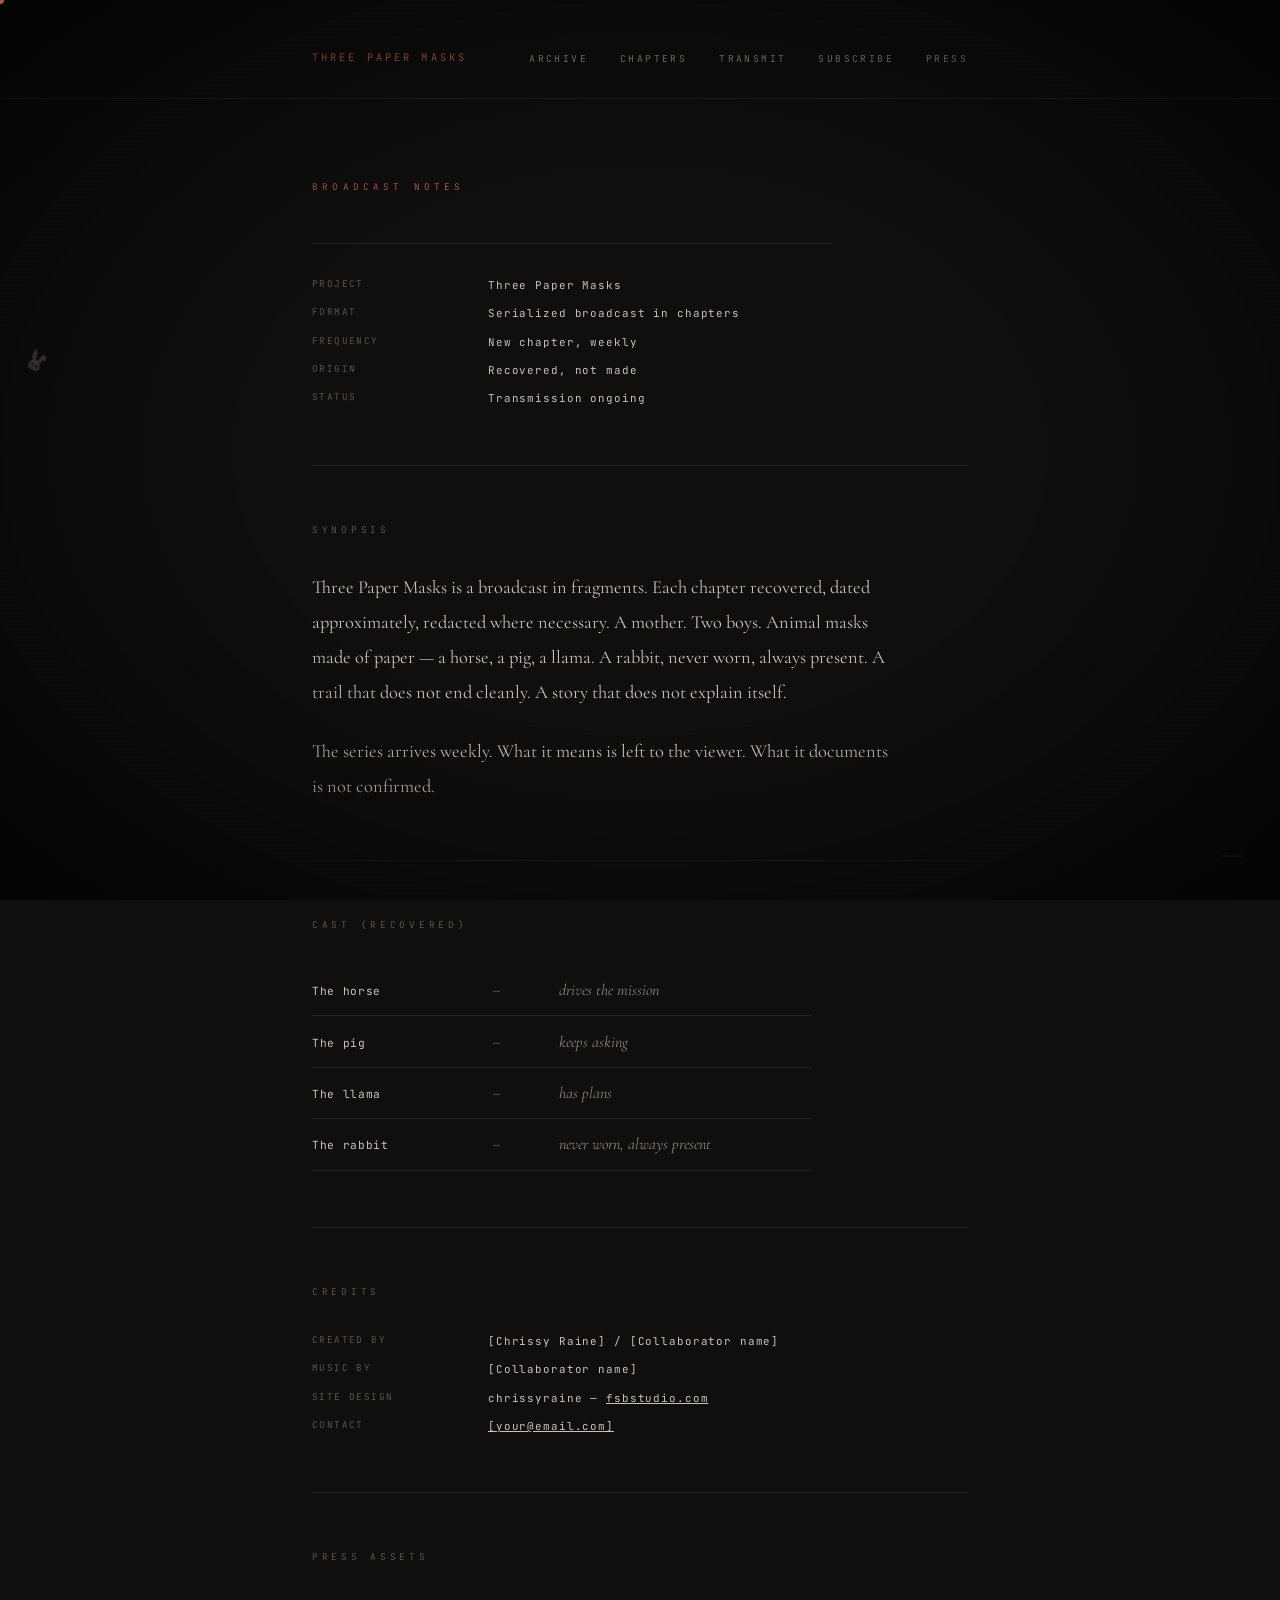
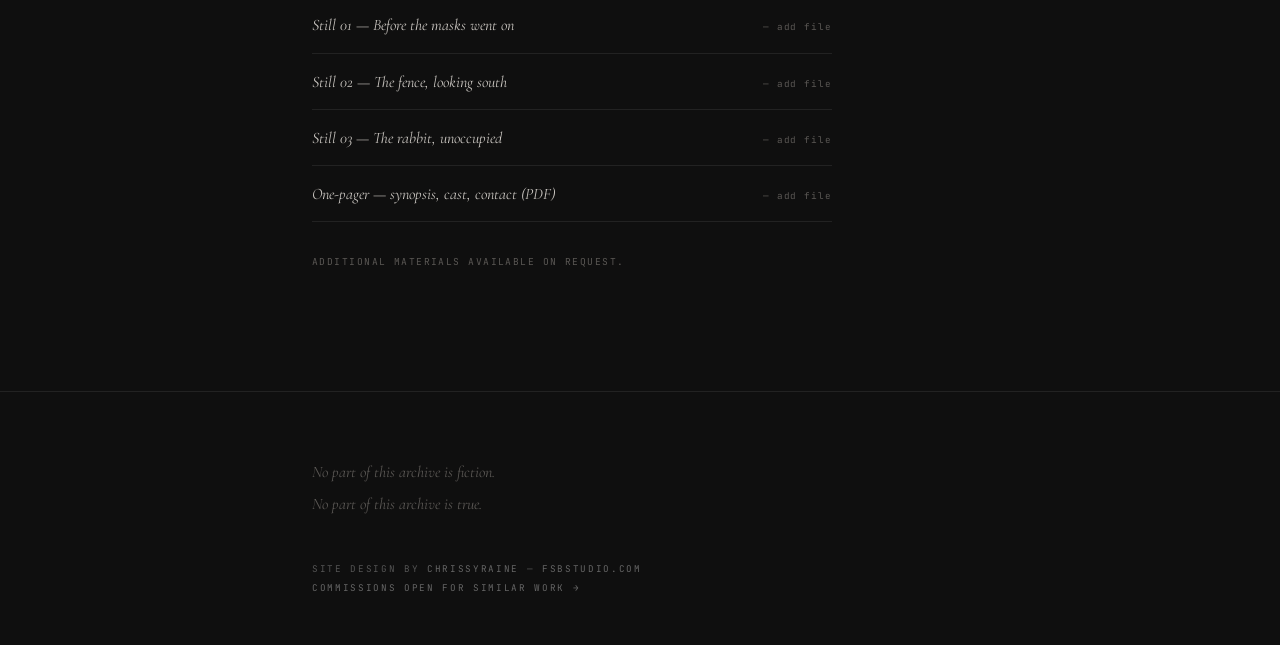
==== broadcast-notes.html @ 508e4ab4 "Initial commit — Three Paper Masks" ====
<!DOCTYPE html>
<html lang="en">
<head>
  <meta charset="UTF-8" />
  <meta name="viewport" content="width=device-width, initial-scale=1.0" />
  <title>Broadcast Notes | Three Paper Masks</title>
  <meta name="description" content="Press materials and broadcast notes for Three Paper Masks — a serialized mood-mystery in chapters." />

  <meta property="og:title" content="Broadcast Notes | Three Paper Masks" />
  <meta property="og:description" content="Press materials and broadcast notes for Three Paper Masks." />
  <meta property="og:image" content="/assets/images/og-image.jpg" />
  <meta property="og:url" content="https://threepapermasks.com/broadcast-notes.html" />
  <meta property="og:type" content="website" />

  <meta name="twitter:card" content="summary_large_image" />
  <meta name="twitter:title" content="Broadcast Notes | Three Paper Masks" />
  <meta name="twitter:image" content="/assets/images/og-image.jpg" />

  <link rel="canonical" href="https://threepapermasks.com/broadcast-notes.html" />
  <!-- Vercel Analytics — enable in Vercel Dashboard → Analytics tab, no code needed -->

  <!-- MailerLite Universal -->
  <script>
    (function(w,d,e,u,f,l,n){w[f]=w[f]||function(){(w[f].q=w[f].q||[])
    .push(arguments);},l=d.createElement(e),l.async=1,l.src=u,
    n=d.getElementsByTagName(e)[0],n.parentNode.insertBefore(l,n);})
    (window,document,'script','https://assets.mailerlite.com/js/universal.js','ml');
    ml('account', '2173538');
  </script>

  <link rel="stylesheet" href="/styles/main.css" />
</head>
<body>

  <div class="scanlines" aria-hidden="true"></div>

  <!-- Easter egg rabbit — tucked near the EPK header, top-left -->
  <img
    src="/assets/images/rabbit-mask.png"
    alt=""
    aria-hidden="true"
    class="rabbit-mask"
    style="position:fixed; top:40%; left:1.5rem; z-index:200; transform:translateY(-50%);"
  />

  <!-- NAV -->
  <nav aria-label="Site navigation">
    <div class="container">
      <div class="nav-inner">
        <a href="/" class="nav-wordmark">Three Paper Masks</a>
        <ul class="nav-links">
          <li><a href="/#about">Archive</a></li>
          <li><a href="/#chapters">Chapters</a></li>
          <li><a href="/#transmit">Transmit</a></li>
          <li><a href="/#subscribe">Subscribe</a></li>
          <li><a href="/broadcast-notes.html">Press</a></li>
        </ul>
      </div>
    </div>
  </nav>

  <main>
    <div class="container">

      <!-- EPK Header / meta block -->
      <header class="epk-header">
        <span class="epk-label">Broadcast Notes</span>

        <div class="epk-meta-grid">
          <span class="epk-meta-key">Project</span>
          <span class="epk-meta-val">Three Paper Masks</span>

          <span class="epk-meta-key">Format</span>
          <span class="epk-meta-val">Serialized broadcast in chapters</span>

          <span class="epk-meta-key">Frequency</span>
          <span class="epk-meta-val">New chapter, weekly</span>

          <span class="epk-meta-key">Origin</span>
          <span class="epk-meta-val">Recovered, not made</span>

          <span class="epk-meta-key">Status</span>
          <span class="epk-meta-val">Transmission ongoing</span>
        </div>
      </header>

      <!-- Synopsis -->
      <section class="epk-section" aria-labelledby="epk-synopsis">
        <span class="epk-section-title" id="epk-synopsis">Synopsis</span>
        <p class="epk-body">
          Three Paper Masks is a broadcast in fragments. Each chapter recovered,
          dated approximately, redacted where necessary. A mother. Two boys. Animal masks
          made of paper — a horse, a pig, a llama. A rabbit, never worn, always present.
          A trail that does not end cleanly. A story that does not explain itself.
        </p>
        <p class="epk-body" style="margin-top:1.5rem;">
          The series arrives weekly. What it means is left to the viewer.
          What it documents is not confirmed.
        </p>
      </section>

      <!-- Cast -->
      <section class="epk-section" aria-labelledby="epk-cast">
        <span class="epk-section-title" id="epk-cast">Cast (recovered)</span>
        <table class="epk-cast-table" aria-label="Cast list">
          <tbody>
            <tr>
              <td>The horse</td>
              <td class="cast-dash">—</td>
              <td class="cast-role">drives the mission</td>
            </tr>
            <tr>
              <td>The pig</td>
              <td class="cast-dash">—</td>
              <td class="cast-role">keeps asking</td>
            </tr>
            <tr>
              <td>The llama</td>
              <td class="cast-dash">—</td>
              <td class="cast-role">has plans</td>
            </tr>
            <tr>
              <td>The rabbit</td>
              <td class="cast-dash">—</td>
              <td class="cast-role">never worn, always present</td>
            </tr>
          </tbody>
        </table>
      </section>

      <!-- Credits -->
      <section class="epk-section" aria-labelledby="epk-credits">
        <span class="epk-section-title" id="epk-credits">Credits</span>
        <div class="epk-credits-grid">
          <span class="epk-credits-key">Created by</span>
          <span class="epk-credits-val">[Chrissy Raine] / [Collaborator name]</span>

          <span class="epk-credits-key">Music by</span>
          <span class="epk-credits-val">[Collaborator name]</span>

          <span class="epk-credits-key">Site design</span>
          <span class="epk-credits-val">chrissyraine — <a href="https://fsbstudio.com" target="_blank" rel="noopener" style="color:inherit;">fsbstudio.com</a></span>

          <span class="epk-credits-key">Contact</span>
          <span class="epk-credits-val"><a href="mailto:[your@email.com]" style="color:inherit;">[your@email.com]</a></span>
        </div>
      </section>

      <!-- Press assets -->
      <section class="epk-section" aria-labelledby="epk-assets">
        <span class="epk-section-title" id="epk-assets">Press Assets</span>
        <ul class="epk-asset-list" aria-label="Downloadable press assets">

          <li class="epk-asset-item">
            <span class="epk-asset-name">Still 01 — Before the masks went on</span>
            <span class="epk-asset-size">— add file</span>
          </li>

          <li class="epk-asset-item">
            <span class="epk-asset-name">Still 02 — The fence, looking south</span>
            <span class="epk-asset-size">— add file</span>
          </li>

          <li class="epk-asset-item">
            <span class="epk-asset-name">Still 03 — The rabbit, unoccupied</span>
            <span class="epk-asset-size">— add file</span>
          </li>

          <li class="epk-asset-item">
            <span class="epk-asset-name">One-pager — synopsis, cast, contact (PDF)</span>
            <span class="epk-asset-size">— add file</span>
          </li>

        </ul>
        <p style="margin-top:2rem; font-family:var(--mono); font-size:0.6rem; letter-spacing:0.15em; color:var(--text-mute); text-transform:uppercase;">
          Additional materials available on request.
        </p>
      </section>

    </div>
  </main>

  <!-- FOOTER -->
  <footer>
    <div class="container">
      <p class="footer-statement">
        No part of this archive is fiction.<br>
        No part of this archive is true.
      </p>
      <p class="footer-credit">
        Site design by <a href="https://fsbstudio.com" target="_blank" rel="noopener">chrissyraine</a> —
        <a href="https://fsbstudio.com" target="_blank" rel="noopener">fsbstudio.com</a><br>
        <a href="https://fsbstudio.com" target="_blank" rel="noopener">Commissions open for similar work →</a>
      </p>
    </div>
  </footer>

  <!-- Ambient audio -->
  <audio id="ambient" loop preload="auto" src="/assets/audio/transmission.mp3"></audio>

  <!-- Audio toggle -->
  <button id="audio-toggle" class="audio-toggle" aria-label="Unmute ambient audio">
    <svg class="icon-on" viewBox="0 0 22 22" xmlns="http://www.w3.org/2000/svg" aria-hidden="true">
      <polyline points="2,12 5,5 8,17 11,8 14,13 17,6 20,11"/>
    </svg>
    <svg class="icon-off" viewBox="0 0 22 22" xmlns="http://www.w3.org/2000/svg" aria-hidden="true">
      <line x1="2" y1="11" x2="20" y2="11"/>
    </svg>
  </button>

  <!-- Custom cursor -->
  <div class="cursor" aria-hidden="true"></div>

  <div class="rabbit-drift" aria-hidden="true">
    <img src="/assets/images/rabbit-mask.png" alt="" width="75" height="75">
  </div>

  <script src="/scripts/main.js"></script>
</body>
</html>
---- styles/main.css ----
/* ============================================================
   THREE PAPER MASKS — main.css
   ============================================================ */

/* ---------- Google Fonts ---------- */
@import url('https://fonts.googleapis.com/css2?family=Cormorant+Garamond:ital,wght@0,300;0,400;0,500;1,300;1,400&family=JetBrains+Mono:wght@300;400&display=swap');

/* ---------- Reset & base ---------- */
*, *::before, *::after { box-sizing: border-box; margin: 0; padding: 0; }

:root {
  --bg:        #0F0F0F;
  --accent:    #B8593E;
  --purple:    #3D3650;
  --text:      #C8C4BF;
  --text-dim:  #888581;
  --text-mute: #5a5754;
  --rule:      #222;
  --serif:     'Cormorant Garamond', Georgia, serif;
  --mono:      'JetBrains Mono', 'Courier New', monospace;
  --col-width: 720px;
  --ease:      cubic-bezier(0.4, 0, 0.2, 1);
}

html { scroll-behavior: smooth; }

body {
  background: var(--bg);
  color: var(--text);
  font-family: var(--serif);
  font-size: clamp(1.05rem, 2.5vw, 1.2rem);
  line-height: 1.75;
  min-height: 100vh;
  overflow-x: hidden;
}

/* ---------- Film grain overlay ---------- */
body::before {
  content: '';
  position: fixed;
  inset: 0;
  background-image: url('../assets/images/grain.png');
  background-size: 200px 200px;
  opacity: 0.06;
  pointer-events: none;
  z-index: 1000;
  animation: grain-shift 0.5s steps(1) infinite;
}

@keyframes grain-shift {
  0%   { background-position: 0 0; }
  20%  { background-position: -40px -20px; }
  40%  { background-position: 20px 40px; }
  60%  { background-position: -60px 10px; }
  80%  { background-position: 30px -30px; }
  100% { background-position: 0 0; }
}

/* ---------- Vignette ---------- */
body::after {
  content: '';
  position: fixed;
  inset: 0;
  background: radial-gradient(ellipse at center, transparent 45%, rgba(0,0,0,0.72) 100%);
  pointer-events: none;
  z-index: 999;
}

/* ---------- Scanlines ---------- */
.scanlines {
  position: fixed;
  inset: 0;
  background: repeating-linear-gradient(
    to bottom,
    transparent 0px,
    transparent 3px,
    rgba(0,0,0,0.04) 3px,
    rgba(0,0,0,0.04) 4px
  );
  pointer-events: none;
  z-index: 998;
}

/* ---------- CRT power-on ---------- */
#crt-overlay {
  position: fixed;
  inset: 0;
  background: var(--bg);
  z-index: 9999;
  display: flex;
  align-items: center;
  justify-content: center;
  transition: opacity 0.6s var(--ease);
}

#crt-overlay.hidden { opacity: 0; pointer-events: none; }

#crt-line {
  width: 100vw;
  height: 2px;
  background: #fff;
  transform: scaleY(1);
  transform-origin: center;
  transition: transform 0.4s var(--ease);
}

#crt-line.expand { transform: scaleY(400); }

/* ---------- Layout ---------- */
.container {
  width: 100%;
  max-width: var(--col-width);
  margin: 0 auto;
  padding: 0 2rem;
}

/* ---------- Nav ---------- */
nav {
  padding: 2.5rem 0 1.5rem;
  border-bottom: 1px solid var(--rule);
}

.nav-inner {
  display: flex;
  align-items: center;
  justify-content: space-between;
  gap: 2rem;
}

.nav-wordmark {
  font-family: var(--mono);
  font-size: 0.65rem;
  letter-spacing: 0.3em;
  text-transform: uppercase;
  color: var(--accent);
  text-decoration: none;
}

.nav-links {
  display: flex;
  gap: 2rem;
  list-style: none;
}

.nav-links a {
  font-family: var(--mono);
  font-size: 0.6rem;
  letter-spacing: 0.25em;
  text-transform: uppercase;
  color: var(--text-dim);
  text-decoration: none;
  transition: color 0.5s var(--ease);
}

.nav-links a:hover { color: var(--text); }

/* ---------- Hero ---------- */
#hero {
  padding: 8rem 0 6rem;
  text-align: left;
}

#hero h1 {
  font-family: var(--serif);
  font-size: clamp(2.8rem, 7vw, 5rem);
  font-weight: 300;
  letter-spacing: 0.08em;
  line-height: 1.1;
  color: #e8e4df;
  margin-bottom: 2.5rem;
  /* Chromatic aberration */
  text-shadow:
    -1px 0 0 rgba(0, 200, 220, 0.18),
     1px 0 0 rgba(220, 60, 40, 0.18);
}

.hero-tagline {
  font-family: var(--serif);
  font-style: italic;
  font-size: 1.15rem;
  color: var(--text-dim);
  line-height: 2;
  max-width: 480px;
}

/* ---------- Section scaffold ---------- */
section {
  padding: 5rem 0;
  border-top: 1px solid var(--rule);
}

.section-label {
  font-family: var(--mono);
  font-size: 0.6rem;
  letter-spacing: 0.35em;
  text-transform: uppercase;
  color: var(--accent);
  margin-bottom: 2.5rem;
  display: block;
}

/* ---------- About ---------- */
#about p {
  font-size: 1.2rem;
  line-height: 1.85;
  color: var(--text);
  margin-bottom: 1.5rem;
  max-width: 600px;
}

#about p:last-child { margin-bottom: 0; }

/* ---------- Chapter index ---------- */
#chapters .chapter-list {
  list-style: none;
  border-top: 1px solid var(--rule);
}

.chapter-item {
  border-bottom: 1px solid var(--rule);
}

.chapter-link {
  display: flex;
  align-items: baseline;
  gap: 1.25rem;
  padding: 1.25rem 0;
  text-decoration: none;
  color: var(--text);
  transition: color 0.5s var(--ease);
}

.chapter-link:hover { color: var(--accent); }

.chapter-num {
  font-family: var(--mono);
  font-size: 0.65rem;
  letter-spacing: 0.2em;
  color: var(--text-mute);
  flex-shrink: 0;
  width: 2.5rem;
  transition: color 0.5s var(--ease);
}

.chapter-link:hover .chapter-num { color: var(--accent); }

.chapter-title {
  font-family: var(--serif);
  font-size: 1.1rem;
  font-style: italic;
}

.chapter-placeholder {
  font-family: var(--serif);
  font-style: italic;
  color: var(--text-mute);
}

/* ---------- Transmissions form (styles provided by client) ---------- */
.tpm-form {
  max-width: 520px;
  margin: 4rem auto;
  padding: 2rem;
  font-family: var(--serif);
  color: #d4d0cc;
}

.tpm-form-heading {
  font-family: var(--mono);
  font-size: 0.75rem;
  letter-spacing: 0.3em;
  text-transform: uppercase;
  color: var(--accent);
  margin-bottom: 1.5rem;
}

.tpm-form-intro {
  font-size: 1.15rem;
  line-height: 1.6;
  margin-bottom: 2.5rem;
  color: #a8a4a0;
}

.tpm-field { margin-bottom: 1.75rem; }

.tpm-field label {
  display: block;
  font-family: var(--mono);
  font-size: 0.7rem;
  letter-spacing: 0.2em;
  text-transform: uppercase;
  color: #888581;
  margin-bottom: 0.5rem;
}

.tpm-field input,
.tpm-field select,
.tpm-field textarea {
  width: 100%;
  background: transparent;
  border: none;
  border-bottom: 1px solid #333;
  padding: 0.5rem 0;
  font-family: var(--serif);
  font-size: 1.1rem;
  color: #d4d0cc;
  outline: none;
  transition: border-color 0.4s ease;
}

.tpm-field input:focus,
.tpm-field select:focus,
.tpm-field textarea:focus { border-bottom-color: var(--accent); }

.tpm-field input::placeholder,
.tpm-field textarea::placeholder { color: #5a5754; font-style: italic; }

.tpm-field select { appearance: none; -webkit-appearance: none; cursor: pointer; }
.tpm-field textarea { resize: vertical; }

.tpm-checkbox { display: flex; align-items: flex-start; gap: 0.75rem; }
.tpm-checkbox input[type="checkbox"] {
  width: auto;
  margin-top: 0.4rem;
  accent-color: var(--accent);
}
.tpm-checkbox label {
  text-transform: none;
  letter-spacing: normal;
  font-family: var(--serif);
  font-size: 0.95rem;
  color: #a8a4a0;
}

.tpm-submit {
  background: transparent;
  border: 1px solid var(--accent);
  color: var(--accent);
  font-family: var(--mono);
  font-size: 0.8rem;
  letter-spacing: 0.25em;
  text-transform: uppercase;
  padding: 1rem 2rem;
  cursor: pointer;
  margin-top: 1rem;
  transition: background 0.4s ease, color 0.4s ease;
}
.tpm-submit:hover { background: var(--accent); color: var(--bg); }

.tpm-confirm,
.tpm-error {
  margin-top: 2rem;
  font-family: var(--serif);
  font-style: italic;
  color: #a8a4a0;
}
.tpm-error { color: var(--accent); }

/* ---------- Subscribe ---------- */
#subscribe .subscribe-intro {
  font-size: 1.15rem;
  font-style: italic;
  color: var(--text-dim);
  margin-bottom: 2.5rem;
  line-height: 1.8;
}

.subscribe-form {
  display: flex;
  gap: 0;
  max-width: 440px;
  border-bottom: 1px solid #444;
}

.subscribe-form input[type="email"] {
  flex: 1;
  background: transparent;
  border: none;
  padding: 0.75rem 0;
  font-family: var(--serif);
  font-size: 1.1rem;
  color: var(--text);
  outline: none;
}

.subscribe-form input[type="email"]::placeholder {
  color: var(--text-mute);
  font-style: italic;
}

.subscribe-form button {
  background: transparent;
  border: none;
  font-family: var(--mono);
  font-size: 0.65rem;
  letter-spacing: 0.25em;
  text-transform: uppercase;
  color: var(--accent);
  cursor: pointer;
  padding: 0 0 0 1.5rem;
  transition: color 0.4s var(--ease);
}

.subscribe-form button:hover { color: var(--text); }

.subscribe-note {
  margin-top: 1rem;
  font-family: var(--mono);
  font-size: 0.6rem;
  letter-spacing: 0.15em;
  color: var(--text-mute);
  text-transform: uppercase;
}

.subscribe-success {
  font-style: italic;
  color: var(--text-dim);
  margin-top: 1rem;
}

/* ---------- Footer ---------- */
footer {
  padding: 4rem 0 3rem;
  border-top: 1px solid var(--rule);
  margin-top: 4rem;
}

.footer-statement {
  font-family: var(--serif);
  font-style: italic;
  font-size: 1rem;
  color: var(--text-mute);
  line-height: 2;
  margin-bottom: 2.5rem;
}

.footer-credit {
  font-family: var(--mono);
  font-size: 0.58rem;
  letter-spacing: 0.18em;
  text-transform: uppercase;
  color: #555;
  line-height: 2;
}

.footer-credit a {
  color: #666;
  text-decoration: none;
  transition: color 0.4s var(--ease);
}

.footer-credit a:hover { color: var(--text-dim); }

/* ---------- Rabbit mask easter egg ---------- */
.rabbit-mask {
  position: absolute;
  width: 24px;
  height: 24px;
  opacity: 0.25;
  pointer-events: none;
  transition: opacity 0.5s var(--ease);
}

.rabbit-mask:hover { opacity: 0.5; }

/* ---------- Chapter pages ---------- */
.chapter-header {
  padding: 5rem 0 3rem;
}

.chapter-num-display {
  font-family: var(--mono);
  font-size: clamp(2.5rem, 8vw, 4.5rem);
  font-weight: 300;
  color: #1e1e1e;
  letter-spacing: 0.05em;
  display: block;
  margin-bottom: 1rem;
  /* Chromatic aberration */
  text-shadow:
    -1px 0 0 rgba(0, 200, 220, 0.18),
     1px 0 0 rgba(220, 60, 40, 0.18);
}

.chapter-title-display {
  font-family: var(--serif);
  font-size: clamp(1.6rem, 4vw, 2.4rem);
  font-weight: 300;
  font-style: italic;
  color: var(--text);
  letter-spacing: 0.04em;
}

.chapter-video-wrap {
  width: 100%;
  aspect-ratio: 16 / 9;
  background: #0a0a0a;
  border: 1px solid var(--rule);
  margin: 3rem 0;
  position: relative;
  overflow: hidden;
}

.chapter-video-wrap video {
  width: 100%;
  height: 100%;
  display: block;
}

.chapter-caption {
  font-family: var(--serif);
  font-size: 1.25rem;
  line-height: 1.85;
  color: var(--text-dim);
  font-style: italic;
  max-width: 580px;
  margin: 0 auto 4rem;
}

.chapter-nav {
  display: flex;
  align-items: center;
  justify-content: space-between;
  padding: 2rem 0;
  border-top: 1px solid var(--rule);
  gap: 1rem;
}

.chapter-nav a {
  font-family: var(--mono);
  font-size: 0.65rem;
  letter-spacing: 0.2em;
  text-transform: uppercase;
  color: var(--text-dim);
  text-decoration: none;
  transition: color 0.4s var(--ease);
}

.chapter-nav a:hover { color: var(--accent); }

.chapter-nav .nav-center { text-align: center; }
.chapter-nav .nav-prev { text-align: left; }
.chapter-nav .nav-next { text-align: right; }

/* ---------- Utilities ---------- */
.visually-hidden {
  position: absolute;
  width: 1px;
  height: 1px;
  overflow: hidden;
  clip: rect(0,0,0,0);
  white-space: nowrap;
}

/* ---------- Responsive ---------- */
@media (max-width: 600px) {
  .container { padding: 0 1.25rem; }
  .nav-links { gap: 1.25rem; }
  .subscribe-form { flex-direction: column; border-bottom: none; }
  .subscribe-form input[type="email"] { border-bottom: 1px solid #444; }
  .subscribe-form button { padding: 0.75rem 0; border-bottom: 1px solid #333; }
  .chapter-nav { flex-direction: column; text-align: center; }
}

/* ============================================================
   UPGRADE PACK — hero video, audio, cursor, transitions, EPK
   ============================================================ */

/* ---------- Hero — video background override ---------- */
#hero {
  position: relative;
  overflow: hidden;
  min-height: 90vh;
  display: flex;
  flex-direction: column;
  justify-content: center;
  padding: 0;
  border-top: none;
}

.hero-video {
  position: absolute;
  inset: 0;
  width: 100%;
  height: 100%;
  object-fit: cover;
  z-index: 0;
  opacity: 0.42;
}

@media (max-width: 640px) {
  .hero-video { display: none; }
  #hero { min-height: 70vh; }
}

.hero-overlay {
  position: absolute;
  inset: 0;
  background:
    linear-gradient(to right,  rgba(15,15,15,0.94) 0%, rgba(15,15,15,0.68) 65%, rgba(15,15,15,0.32) 100%),
    linear-gradient(to bottom, rgba(15,15,15,0.55) 0%, transparent 25%, transparent 75%, rgba(15,15,15,0.75) 100%);
  z-index: 1;
}

.hero-content {
  position: relative;
  z-index: 2;
  padding-top: 8rem;
  padding-bottom: 6rem;
}

/* ---------- Audio: "Tap to begin" CTA ---------- */
.audio-cta {
  display: inline-block;
  margin-top: 3.5rem;
  background: transparent;
  border: none;
  font-family: var(--mono);
  font-size: 0.6rem;
  letter-spacing: 0.32em;
  text-transform: uppercase;
  color: var(--accent);
  cursor: pointer;
  padding: 0;
  transition: color 0.4s var(--ease);
  animation: cta-pulse 3.5s ease-in-out infinite;
}

.audio-cta:hover { color: var(--text-dim); animation: none; opacity: 1; }

.audio-cta.dismissed {
  opacity: 0 !important;
  pointer-events: none;
  animation: none;
  transition: opacity 0.7s var(--ease);
}

@keyframes cta-pulse {
  0%, 100% { opacity: 1; }
  50%       { opacity: 0.3; }
}

/* ---------- Audio toggle (fixed corner, all pages) ---------- */
.audio-toggle {
  position: fixed;
  bottom: 1.75rem;
  right: 2rem;
  width: 32px;
  height: 32px;
  background: transparent;
  border: none;
  cursor: pointer;
  padding: 4px;
  z-index: 500;
  opacity: 0.32;
  transition: opacity 0.4s var(--ease);
  display: flex;
  align-items: center;
  justify-content: center;
}

.audio-toggle:hover { opacity: 0.88; }

.audio-toggle svg {
  width: 22px;
  height: 22px;
  stroke: var(--accent);
  fill: none;
  stroke-width: 1.5;
  stroke-linecap: round;
  stroke-linejoin: round;
}

.audio-toggle .icon-on  { display: none; }
.audio-toggle .icon-off { display: block; }
.audio-toggle.on .icon-on  { display: block; }
.audio-toggle.on .icon-off { display: none; }

/* ---------- View Transitions — CRT channel change ---------- */
/* Supported: Chrome 126+, Edge 126+, Safari 18.2+, Firefox 130+ */
@view-transition { navigation: auto; }

::view-transition-old(root) {
  animation: crt-vt-collapse 0.22s ease-in forwards;
}

::view-transition-new(root) {
  animation: crt-vt-expand 0.28s ease-out 0.22s both;
}

@keyframes crt-vt-collapse {
  0%   { transform: scaleY(1);    opacity: 1; filter: brightness(1); }
  70%  {                                      filter: brightness(3); }
  100% { transform: scaleY(0.01); opacity: 0; filter: brightness(2); }
}

@keyframes crt-vt-expand {
  from { transform: scaleY(0.01); opacity: 0; filter: brightness(2); }
  to   { transform: scaleY(1);    opacity: 1; filter: brightness(1); }
}

/* ---------- Custom cursor (desktop only) ---------- */
@media (hover: hover) {
  * { cursor: none !important; }

  .cursor {
    position: fixed;
    top: 0;
    left: 0;
    width: 8px;
    height: 8px;
    border-radius: 50%;
    background: var(--accent);
    pointer-events: none;
    mix-blend-mode: difference;
    z-index: 99999;
    transform: translate(-50%, -50%);
    will-change: left, top;
    transition: width 0.22s var(--ease), height 0.22s var(--ease);
  }

  .cursor.hovering {
    width: 22px;
    height: 22px;
  }
}

/* ---------- Chapter index — hover caption fragments ---------- */
.chapter-hover-text {
  font-family: var(--serif);
  font-size: 0.82rem;
  font-style: italic;
  color: var(--text-mute);
  margin-left: auto;
  padding-left: 1rem;
  opacity: 0;
  max-width: 0;
  overflow: hidden;
  white-space: nowrap;
  transition: opacity 0.6s var(--ease), max-width 0.6s var(--ease);
}

.chapter-link:hover .chapter-hover-text {
  opacity: 1;
  max-width: 240px;
}

@media (max-width: 600px) {
  .chapter-hover-text { display: none; }
}

/* ---------- Broadcast Notes (EPK) page ---------- */
.epk-header {
  padding: 5rem 0 3.5rem;
}

.epk-label {
  font-family: var(--mono);
  font-size: 0.58rem;
  letter-spacing: 0.45em;
  text-transform: uppercase;
  color: var(--accent);
  display: block;
  margin-bottom: 3rem;
}

.epk-meta-grid {
  display: grid;
  grid-template-columns: 11rem 1fr;
  gap: 0.55rem 0;
  font-family: var(--mono);
  font-size: 0.68rem;
  letter-spacing: 0.08em;
  line-height: 1.8;
  max-width: 520px;
  border-top: 1px solid var(--rule);
  padding-top: 2rem;
}

.epk-meta-key {
  color: var(--text-mute);
  text-transform: uppercase;
  letter-spacing: 0.15em;
  font-size: 0.58rem;
}

.epk-meta-val { color: var(--text); }

.epk-section {
  padding: 3.5rem 0;
  border-top: 1px solid var(--rule);
}

.epk-section-title {
  font-family: var(--mono);
  font-size: 0.58rem;
  letter-spacing: 0.4em;
  text-transform: uppercase;
  color: var(--text-mute);
  display: block;
  margin-bottom: 2rem;
}

.epk-body {
  font-family: var(--serif);
  font-size: 1.15rem;
  line-height: 1.9;
  color: var(--text);
  max-width: 580px;
}

.epk-cast-table {
  font-family: var(--mono);
  font-size: 0.7rem;
  letter-spacing: 0.06em;
  border-collapse: collapse;
  width: 100%;
  max-width: 500px;
}

.epk-cast-table td {
  padding: 0.7rem 0;
  border-bottom: 1px solid var(--rule);
  vertical-align: baseline;
}

.epk-cast-table td:first-child {
  color: var(--text);
  padding-right: 2rem;
  white-space: nowrap;
}

.epk-cast-table .cast-dash {
  color: var(--text-mute);
  padding-right: 2rem;
  white-space: nowrap;
}

.epk-cast-table .cast-role {
  color: var(--text-dim);
  font-style: italic;
  font-family: var(--serif);
  font-size: 1rem;
  letter-spacing: 0;
}

.epk-credits-grid {
  display: grid;
  grid-template-columns: 11rem 1fr;
  gap: 0.55rem 0;
  font-family: var(--mono);
  font-size: 0.68rem;
  letter-spacing: 0.08em;
  line-height: 1.8;
  max-width: 520px;
}

.epk-credits-key {
  color: var(--text-mute);
  text-transform: uppercase;
  letter-spacing: 0.15em;
  font-size: 0.58rem;
}

.epk-credits-val { color: var(--text); }

.epk-asset-list { list-style: none; max-width: 520px; }

.epk-asset-item {
  display: flex;
  align-items: baseline;
  gap: 1rem;
  padding: 0.85rem 0;
  border-bottom: 1px solid var(--rule);
}

.epk-asset-name {
  font-family: var(--serif);
  font-style: italic;
  font-size: 1rem;
  color: var(--text);
  text-decoration: none;
  transition: color 0.4s var(--ease);
}

a.epk-asset-name:hover { color: var(--accent); }

.epk-asset-size {
  font-family: var(--mono);
  font-size: 0.58rem;
  letter-spacing: 0.1em;
  color: var(--text-mute);
  margin-left: auto;
  white-space: nowrap;
}

@media (max-width: 600px) {
  .epk-meta-grid,
  .epk-credits-grid { grid-template-columns: 1fr; }
  .epk-meta-key,
  .epk-credits-key { padding-top: 1.25rem; color: var(--accent); }
  .epk-cast-table { font-size: 0.65rem; }
}

/* ---------- Tune-in scroll intro ---------- */
#tune-in {
  height: 300vh;
  position: relative;
  z-index: 9000; /* sit above fixed overlays: grain (1000), vignette (999), scanlines (998) */
  padding: 0;    /* override section default */
  border-top: none;
}

.tune-sticky {
  position: sticky;
  top: 0;
  height: 100vh;
  overflow: hidden;
}

#tune-canvas {
  position: absolute;
  inset: 0;
  width: 100%;
  height: 100%;
  display: block;
}

.tune-overlay {
  position: absolute;
  inset: 0;
  display: flex;
  align-items: center;
  justify-content: center;
  pointer-events: none;
  z-index: 2;
}

.tune-label {
  font-family: var(--mono);
  font-size: 0.75rem;
  letter-spacing: 0.4em;
  text-transform: uppercase;
  color: var(--accent);
  opacity: 0;
  position: absolute;
  transition: opacity 0.6s ease;
}

.tune-label.active { opacity: 1; }

/* ---------- Drifting rabbit mask ---------- */
.rabbit-drift {
  position: fixed;
  top: -120px;
  left: 50%;
  width: 75px;
  height: 75px;
  pointer-events: none;
  opacity: 0;
  color: #d4d0cc;
  z-index: 1;
  filter: blur(0.3px);
  will-change: transform, opacity;
}

.rabbit-drift.drifting { opacity: 0.18; }
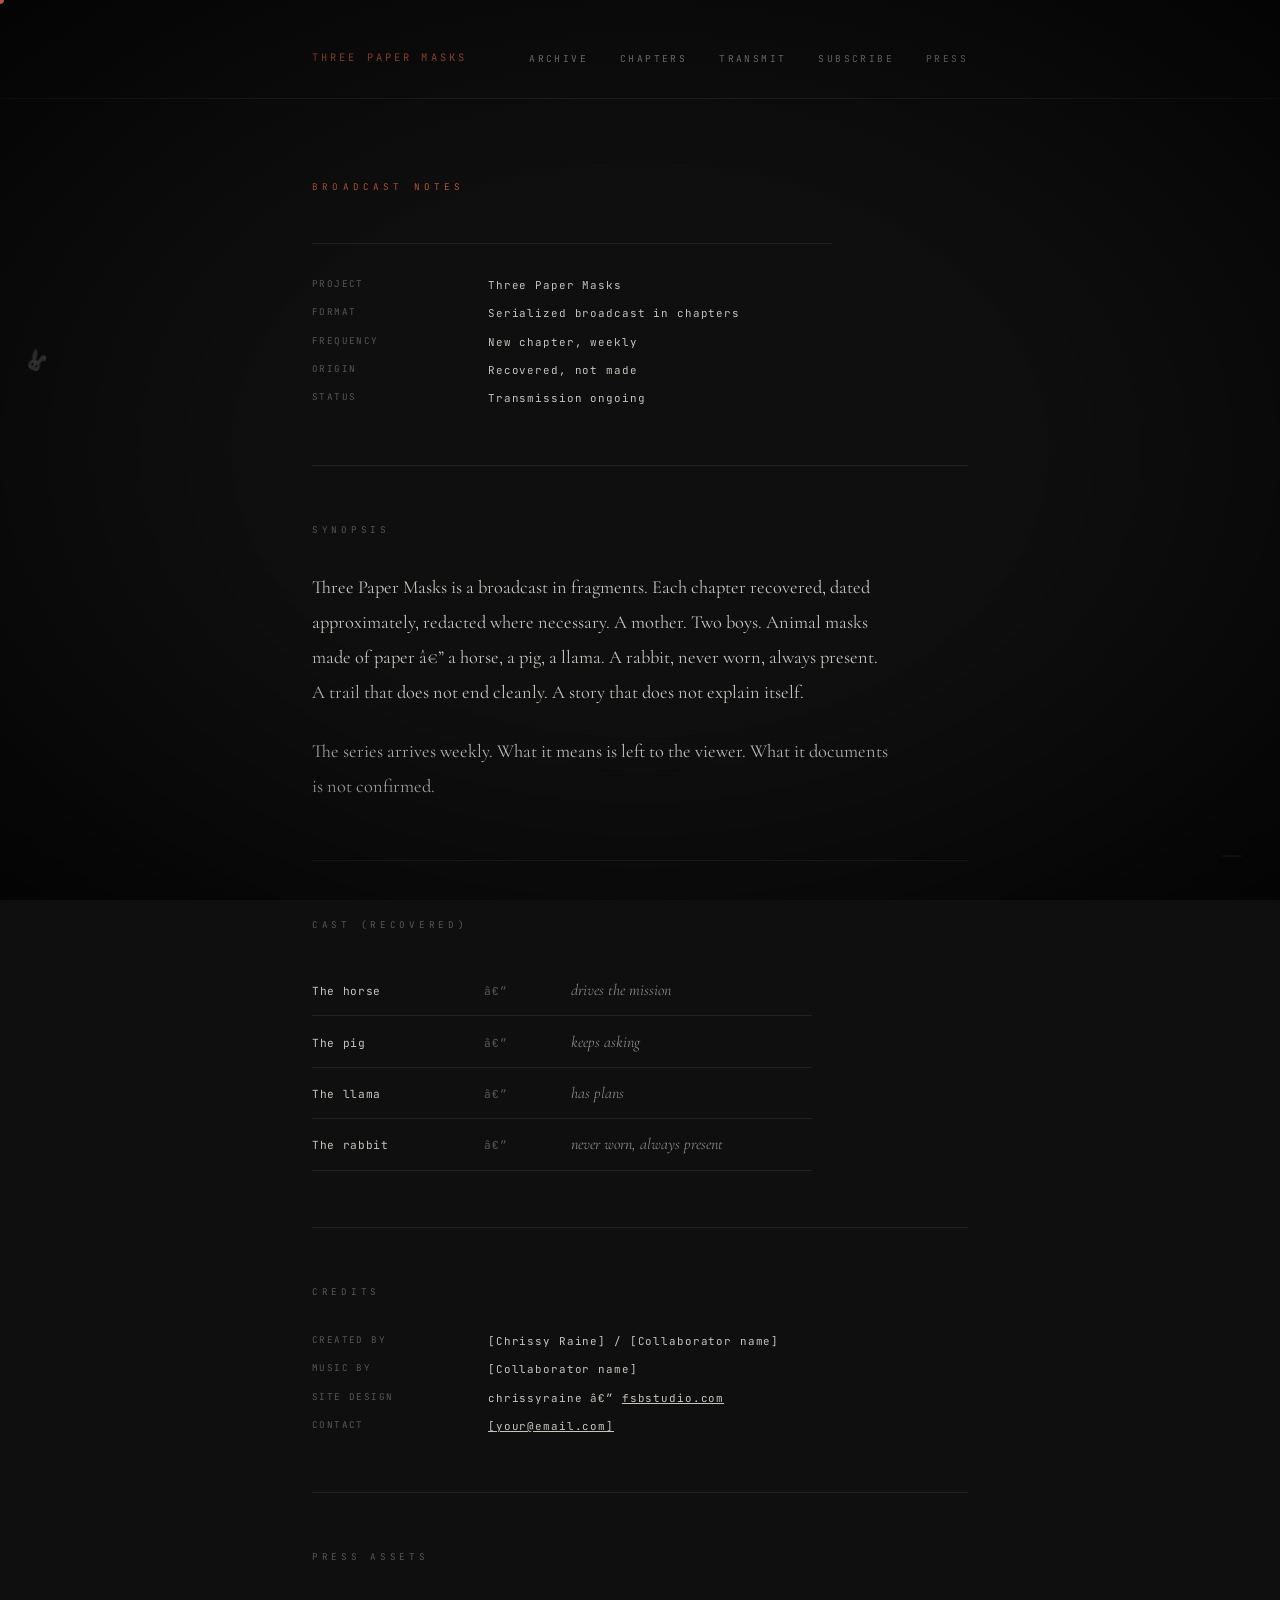
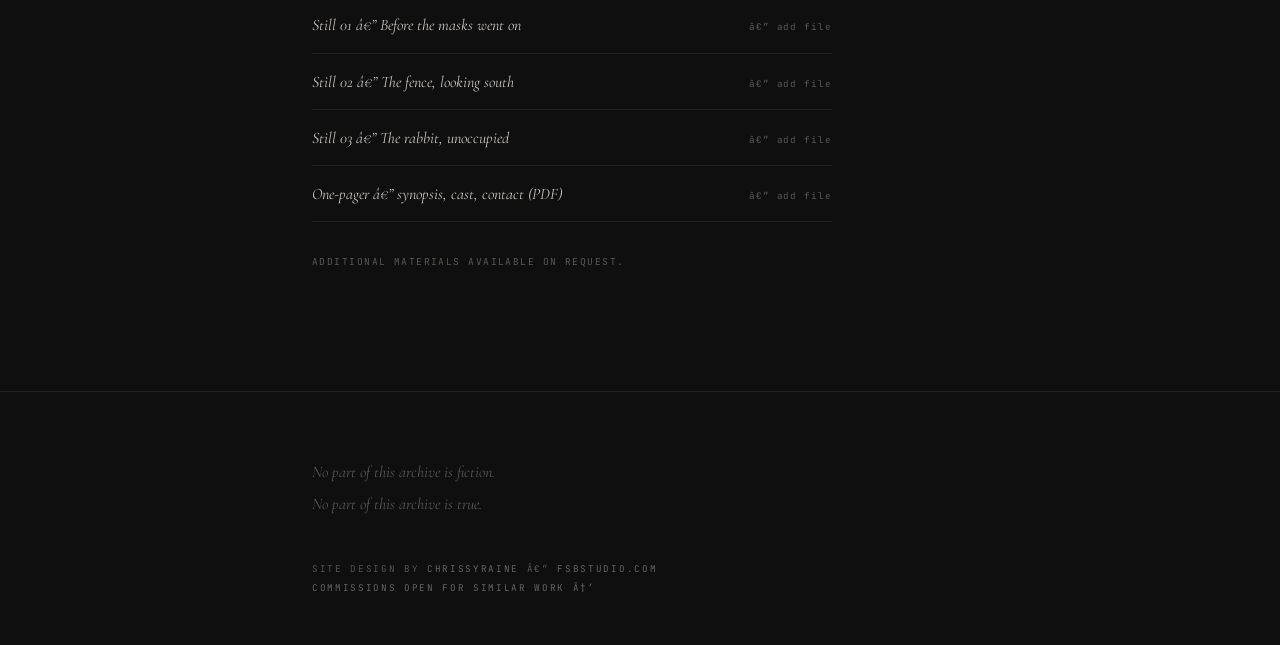
==== commit 9e9017d6: "Enlarge rabbit drift, add floating animation" ====
--- a/broadcast-notes.html
+++ b/broadcast-notes.html
@@ -1,10 +1,10 @@
-<!DOCTYPE html>
+﻿<!DOCTYPE html>
 <html lang="en">
 <head>
   <meta charset="UTF-8" />
   <meta name="viewport" content="width=device-width, initial-scale=1.0" />
   <title>Broadcast Notes | Three Paper Masks</title>
-  <meta name="description" content="Press materials and broadcast notes for Three Paper Masks — a serialized mood-mystery in chapters." />
+  <meta name="description" content="Press materials and broadcast notes for Three Paper Masks â€” a serialized mood-mystery in chapters." />
 
   <meta property="og:title" content="Broadcast Notes | Three Paper Masks" />
   <meta property="og:description" content="Press materials and broadcast notes for Three Paper Masks." />
@@ -17,7 +17,7 @@
   <meta name="twitter:image" content="/assets/images/og-image.jpg" />
 
   <link rel="canonical" href="https://threepapermasks.com/broadcast-notes.html" />
-  <!-- Vercel Analytics — enable in Vercel Dashboard → Analytics tab, no code needed -->
+  <!-- Vercel Analytics â€” enable in Vercel Dashboard â†’ Analytics tab, no code needed -->
 
   <!-- MailerLite Universal -->
   <script>
@@ -34,7 +34,7 @@
 
   <div class="scanlines" aria-hidden="true"></div>
 
-  <!-- Easter egg rabbit — tucked near the EPK header, top-left -->
+  <!-- Easter egg rabbit â€” tucked near the EPK header, top-left -->
   <img
     src="/assets/images/rabbit-mask.png"
     alt=""
@@ -90,7 +90,7 @@
         <p class="epk-body">
           Three Paper Masks is a broadcast in fragments. Each chapter recovered,
           dated approximately, redacted where necessary. A mother. Two boys. Animal masks
-          made of paper — a horse, a pig, a llama. A rabbit, never worn, always present.
+          made of paper â€” a horse, a pig, a llama. A rabbit, never worn, always present.
           A trail that does not end cleanly. A story that does not explain itself.
         </p>
         <p class="epk-body" style="margin-top:1.5rem;">
@@ -106,22 +106,22 @@
           <tbody>
             <tr>
               <td>The horse</td>
-              <td class="cast-dash">—</td>
+              <td class="cast-dash">â€”</td>
               <td class="cast-role">drives the mission</td>
             </tr>
             <tr>
               <td>The pig</td>
-              <td class="cast-dash">—</td>
+              <td class="cast-dash">â€”</td>
               <td class="cast-role">keeps asking</td>
             </tr>
             <tr>
               <td>The llama</td>
-              <td class="cast-dash">—</td>
+              <td class="cast-dash">â€”</td>
               <td class="cast-role">has plans</td>
             </tr>
             <tr>
               <td>The rabbit</td>
-              <td class="cast-dash">—</td>
+              <td class="cast-dash">â€”</td>
               <td class="cast-role">never worn, always present</td>
             </tr>
           </tbody>
@@ -139,7 +139,7 @@
           <span class="epk-credits-val">[Collaborator name]</span>
 
           <span class="epk-credits-key">Site design</span>
-          <span class="epk-credits-val">chrissyraine — <a href="https://fsbstudio.com" target="_blank" rel="noopener" style="color:inherit;">fsbstudio.com</a></span>
+          <span class="epk-credits-val">chrissyraine â€” <a href="https://fsbstudio.com" target="_blank" rel="noopener" style="color:inherit;">fsbstudio.com</a></span>
 
           <span class="epk-credits-key">Contact</span>
           <span class="epk-credits-val"><a href="mailto:[your@email.com]" style="color:inherit;">[your@email.com]</a></span>
@@ -152,23 +152,23 @@
         <ul class="epk-asset-list" aria-label="Downloadable press assets">
 
           <li class="epk-asset-item">
-            <span class="epk-asset-name">Still 01 — Before the masks went on</span>
-            <span class="epk-asset-size">— add file</span>
-          </li>
-
-          <li class="epk-asset-item">
-            <span class="epk-asset-name">Still 02 — The fence, looking south</span>
-            <span class="epk-asset-size">— add file</span>
-          </li>
-
-          <li class="epk-asset-item">
-            <span class="epk-asset-name">Still 03 — The rabbit, unoccupied</span>
-            <span class="epk-asset-size">— add file</span>
-          </li>
-
-          <li class="epk-asset-item">
-            <span class="epk-asset-name">One-pager — synopsis, cast, contact (PDF)</span>
-            <span class="epk-asset-size">— add file</span>
+            <span class="epk-asset-name">Still 01 â€” Before the masks went on</span>
+            <span class="epk-asset-size">â€” add file</span>
+          </li>
+
+          <li class="epk-asset-item">
+            <span class="epk-asset-name">Still 02 â€” The fence, looking south</span>
+            <span class="epk-asset-size">â€” add file</span>
+          </li>
+
+          <li class="epk-asset-item">
+            <span class="epk-asset-name">Still 03 â€” The rabbit, unoccupied</span>
+            <span class="epk-asset-size">â€” add file</span>
+          </li>
+
+          <li class="epk-asset-item">
+            <span class="epk-asset-name">One-pager â€” synopsis, cast, contact (PDF)</span>
+            <span class="epk-asset-size">â€” add file</span>
           </li>
 
         </ul>
@@ -188,9 +188,9 @@
         No part of this archive is true.
       </p>
       <p class="footer-credit">
-        Site design by <a href="https://fsbstudio.com" target="_blank" rel="noopener">chrissyraine</a> —
+        Site design by <a href="https://fsbstudio.com" target="_blank" rel="noopener">chrissyraine</a> â€”
         <a href="https://fsbstudio.com" target="_blank" rel="noopener">fsbstudio.com</a><br>
-        <a href="https://fsbstudio.com" target="_blank" rel="noopener">Commissions open for similar work →</a>
+        <a href="https://fsbstudio.com" target="_blank" rel="noopener">Commissions open for similar work â†’</a>
       </p>
     </div>
   </footer>
@@ -212,9 +212,10 @@
   <div class="cursor" aria-hidden="true"></div>
 
   <div class="rabbit-drift" aria-hidden="true">
-    <img src="/assets/images/rabbit-mask.png" alt="" width="75" height="75">
+    <img src="/assets/images/rabbit-mask.png" alt="" width="225" height="225">
   </div>
 
   <script src="/scripts/main.js"></script>
 </body>
 </html>
+
--- a/styles/main.css
+++ b/styles/main.css
@@ -952,10 +952,10 @@
 /* ---------- Drifting rabbit mask ---------- */
 .rabbit-drift {
   position: fixed;
-  top: -120px;
+  top: -300px;
   left: 50%;
-  width: 75px;
-  height: 75px;
+  width: 225px;
+  height: 225px;
   pointer-events: none;
   opacity: 0;
   color: #d4d0cc;
@@ -964,4 +964,12 @@
   will-change: transform, opacity;
 }
 
-.rabbit-drift.drifting { opacity: 0.18; }
+.rabbit-drift.drifting {
+  opacity: 0.18;
+  animation: rabbit-float 4s ease-in-out infinite;
+}
+
+@keyframes rabbit-float {
+  0%, 100% { transform: translateY(0px); }
+  50%       { transform: translateY(-18px); }
+}
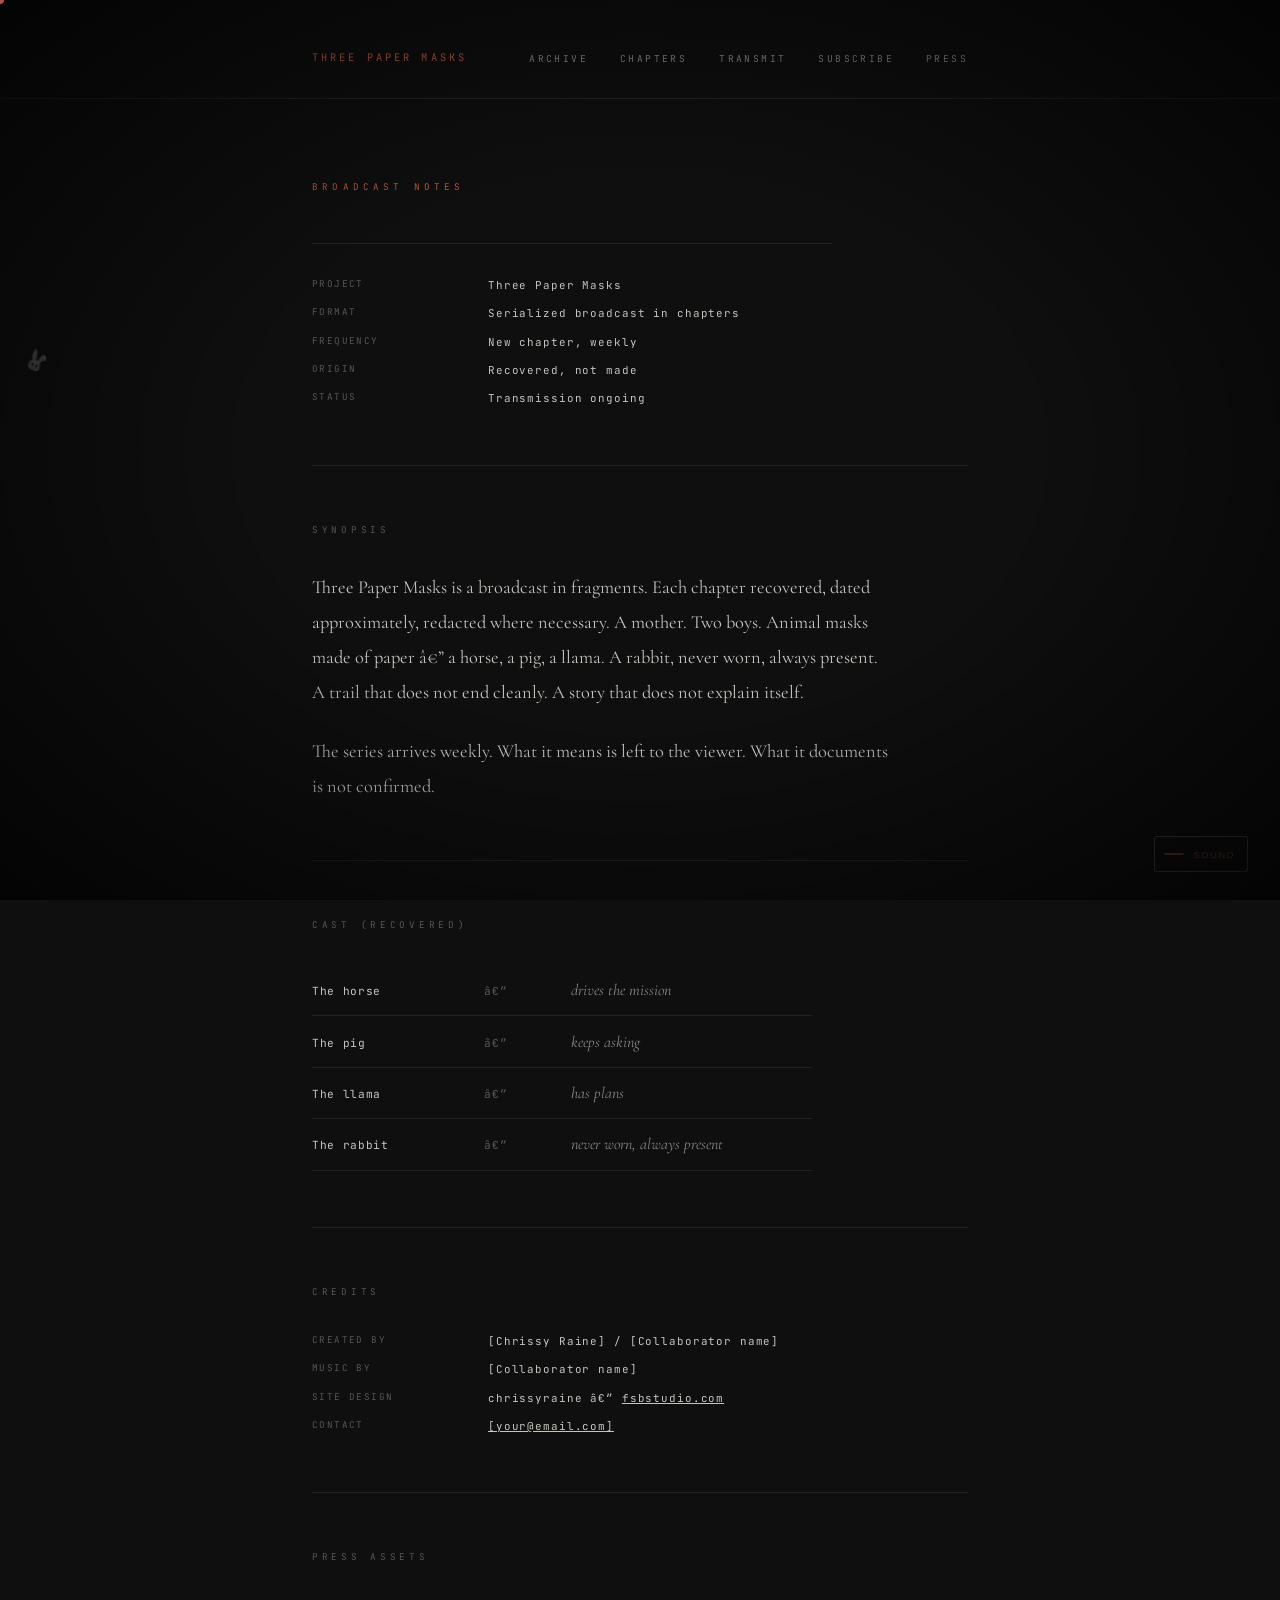
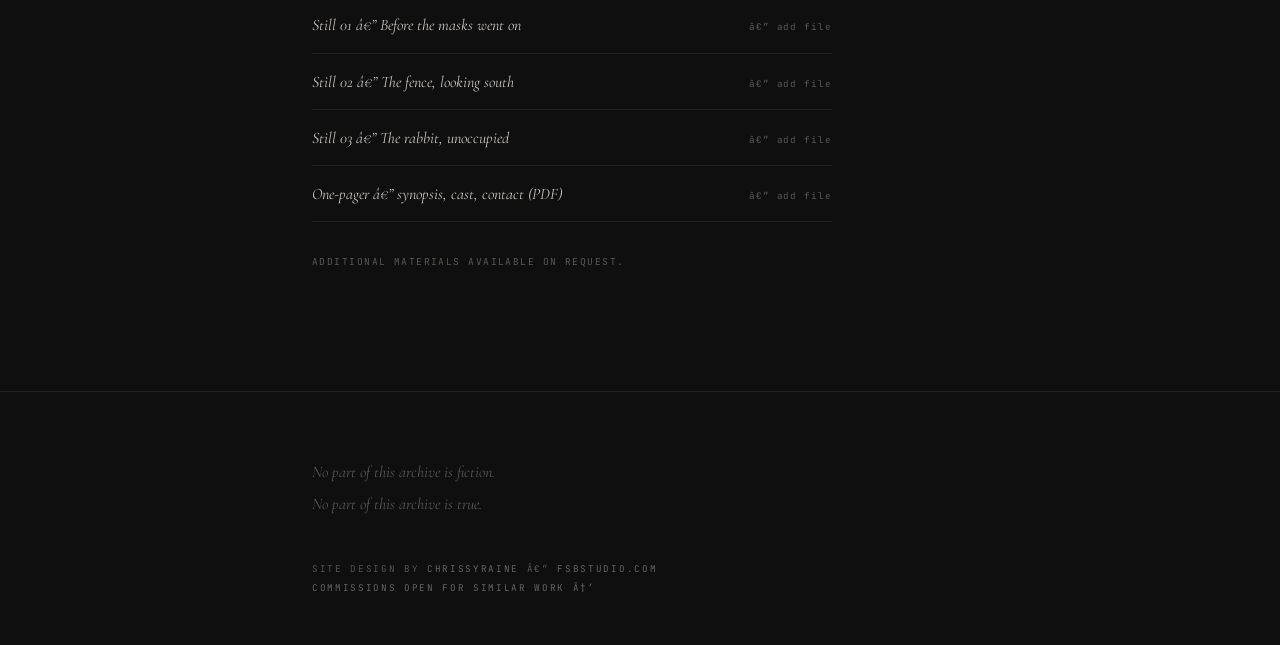
==== commit 783450a0: "Add Ahrefs Web Analytics to all pages" ====
--- a/broadcast-notes.html
+++ b/broadcast-notes.html
@@ -1,4 +1,4 @@
-﻿<!DOCTYPE html>
+<!DOCTYPE html>
 <html lang="en">
 <head>
   <meta charset="UTF-8" />
@@ -29,6 +29,7 @@
   </script>
 
   <link rel="stylesheet" href="/styles/main.css" />
+  <script src="https://analytics.ahrefs.com/analytics.js" data-key="KIGuDEvlK9syuGHhbQ/Few" async></script>
 </head>
 <body>
 
--- a/styles/main.css
+++ b/styles/main.css
@@ -588,9 +588,82 @@
   opacity: 0.42;
 }
 
-@media (max-width: 640px) {
+@media (max-width: 767px) {
   .hero-video { display: none; }
   #hero { min-height: 70vh; }
+}
+
+.hero-image-mobile {
+  display: none;
+}
+
+@media (max-width: 767px) {
+  .hero-image-mobile {
+    display: block;
+    position: absolute;
+    inset: 0;
+    background: url('/assets/images/hero-poster.jpg') center/cover no-repeat;
+    opacity: 0.42;
+    z-index: 0;
+  }
+}
+
+/* ── Mobile broadcast intro ────────────────────────────────── */
+#mobile-intro {
+  display: none;
+}
+
+@media (max-width: 767px) {
+  #mobile-intro {
+    display: block;
+    position: fixed;
+    inset: 0;
+    z-index: 10000;
+    background: url('/assets/images/tune-target.jpg') center/cover no-repeat;
+    pointer-events: none;
+    transition: opacity 0.9s ease-out;
+  }
+
+  #mobile-intro.fadeout { opacity: 0; }
+
+  .mobile-static {
+    position: absolute;
+    inset: 0;
+    background: #0c0c0c;
+    animation: mobile-static-clear 2.8s ease-out forwards;
+  }
+
+  .mobile-intro-label {
+    position: absolute;
+    bottom: 3rem;
+    left: 50%;
+    transform: translateX(-50%);
+    font-family: var(--font-mono);
+    font-size: 0.58rem;
+    letter-spacing: 0.45em;
+    text-transform: uppercase;
+    color: var(--accent);
+    opacity: 0;
+    animation: mobile-label-in 0.6s ease-out 2.2s forwards;
+  }
+}
+
+@keyframes mobile-static-clear {
+  0%   { opacity: 1; }
+  12%  { opacity: 0.75; }
+  18%  { opacity: 1; }
+  32%  { opacity: 0.5; }
+  38%  { opacity: 0.88; }
+  52%  { opacity: 0.3; }
+  61%  { opacity: 0.65; }
+  74%  { opacity: 0.12; }
+  85%  { opacity: 0.4; }
+  100% { opacity: 0; }
+}
+
+@keyframes mobile-label-in {
+  from { opacity: 0; transform: translateX(-50%) translateY(4px); }
+  to   { opacity: 0.7; transform: translateX(-50%) translateY(0); }
 }
 
 .hero-overlay {
@@ -645,21 +718,39 @@
   position: fixed;
   bottom: 1.75rem;
   right: 2rem;
-  width: 32px;
-  height: 32px;
-  background: transparent;
-  border: none;
-  cursor: pointer;
-  padding: 4px;
-  z-index: 500;
-  opacity: 0.32;
-  transition: opacity 0.4s var(--ease);
   display: flex;
   align-items: center;
-  justify-content: center;
-}
-
-.audio-toggle:hover { opacity: 0.88; }
+  gap: 0.5rem;
+  background: transparent;
+  border: 1px solid rgba(212, 208, 204, 0.35);
+  border-radius: 2px;
+  cursor: pointer;
+  padding: 6px 12px 6px 8px;
+  z-index: 500;
+  opacity: 0.7;
+  transition: opacity 0.4s var(--ease), border-color 0.4s var(--ease);
+  animation: audio-pulse 3s ease-in-out infinite;
+}
+
+.audio-toggle.on {
+  animation: none;
+  opacity: 0.5;
+}
+
+.audio-toggle:hover {
+  opacity: 1;
+  border-color: rgba(212, 208, 204, 0.75);
+  animation: none;
+}
+
+.audio-toggle::after {
+  content: 'SOUND';
+  font-family: var(--font-mono);
+  font-size: 0.6rem;
+  letter-spacing: 0.15em;
+  color: var(--accent);
+  opacity: 0.8;
+}
 
 .audio-toggle svg {
   width: 22px;
@@ -675,6 +766,11 @@
 .audio-toggle .icon-off { display: block; }
 .audio-toggle.on .icon-on  { display: block; }
 .audio-toggle.on .icon-off { display: none; }
+
+@keyframes audio-pulse {
+  0%, 100% { opacity: 0.7; border-color: rgba(212,208,204,0.35); }
+  50%       { opacity: 1;   border-color: rgba(212,208,204,0.7); }
+}
 
 /* ---------- View Transitions — CRT channel change ---------- */
 /* Supported: Chrome 126+, Edge 126+, Safari 18.2+, Firefox 130+ */
